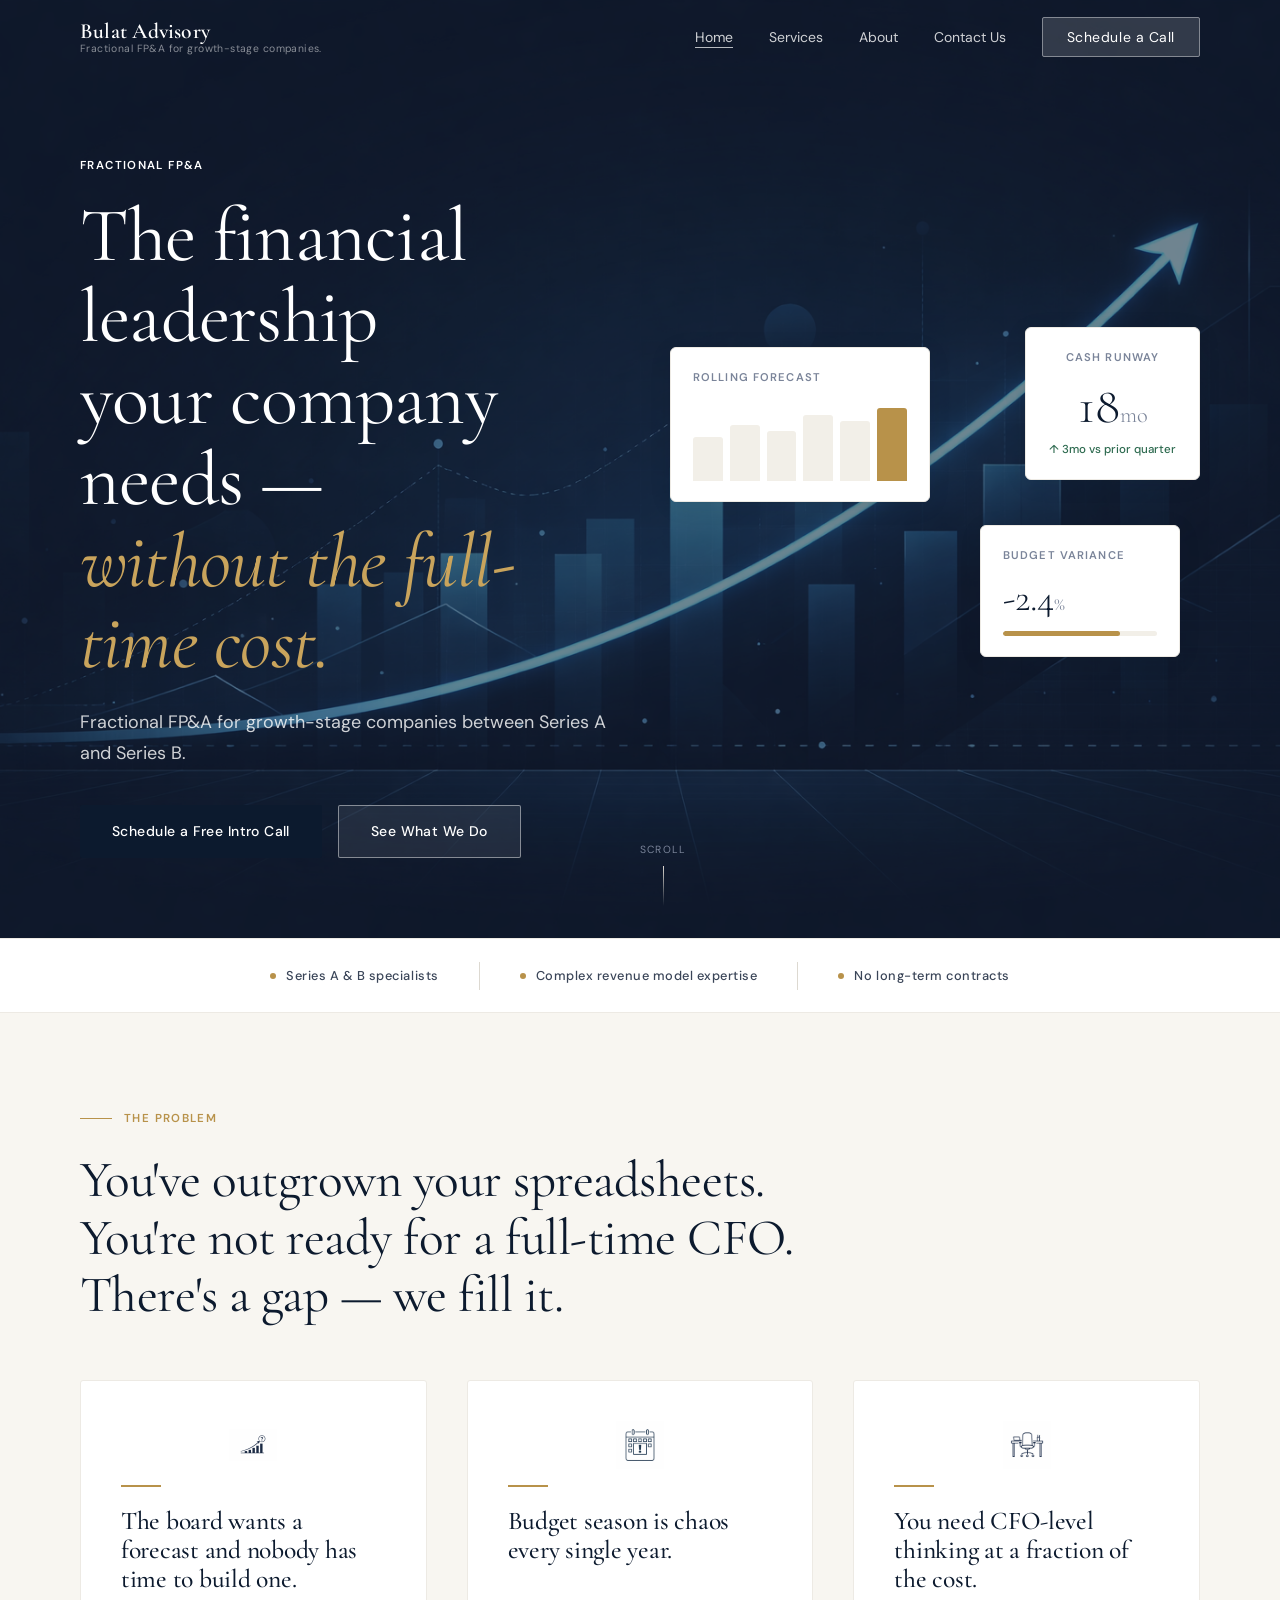
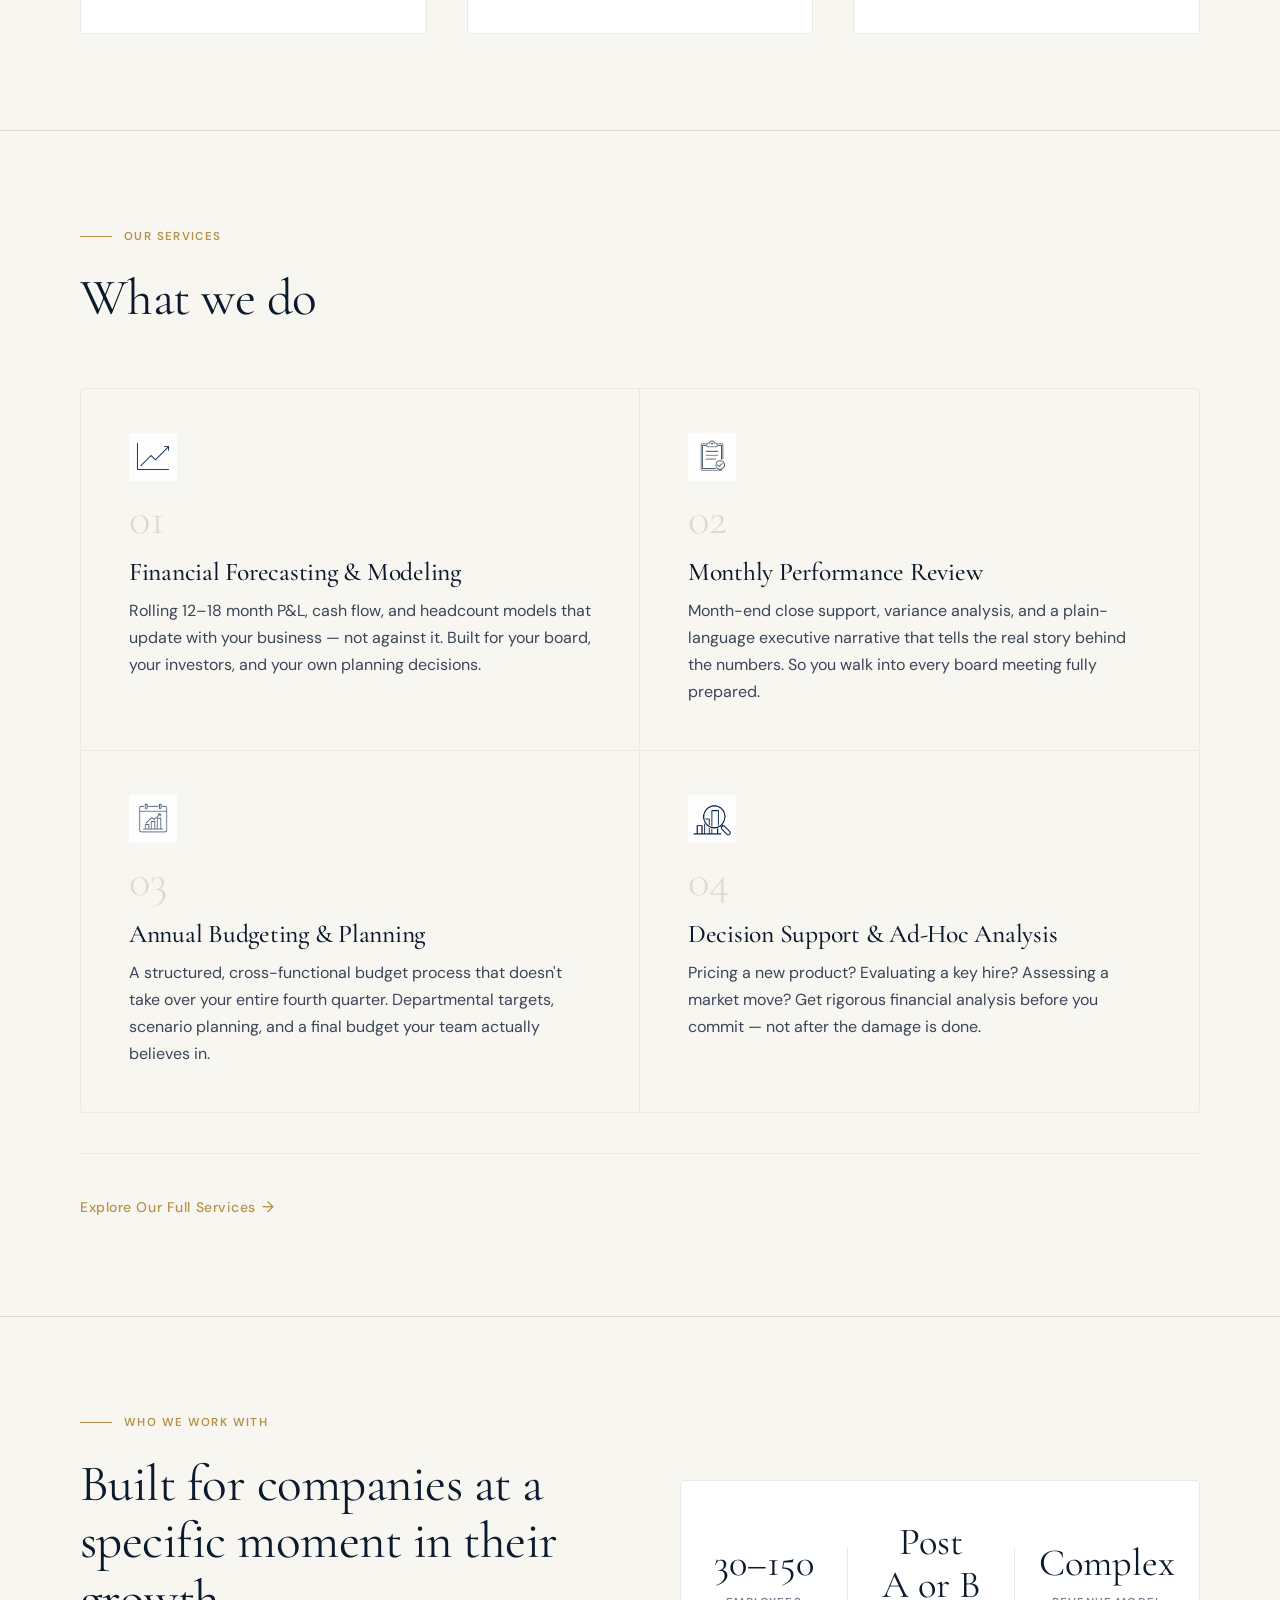
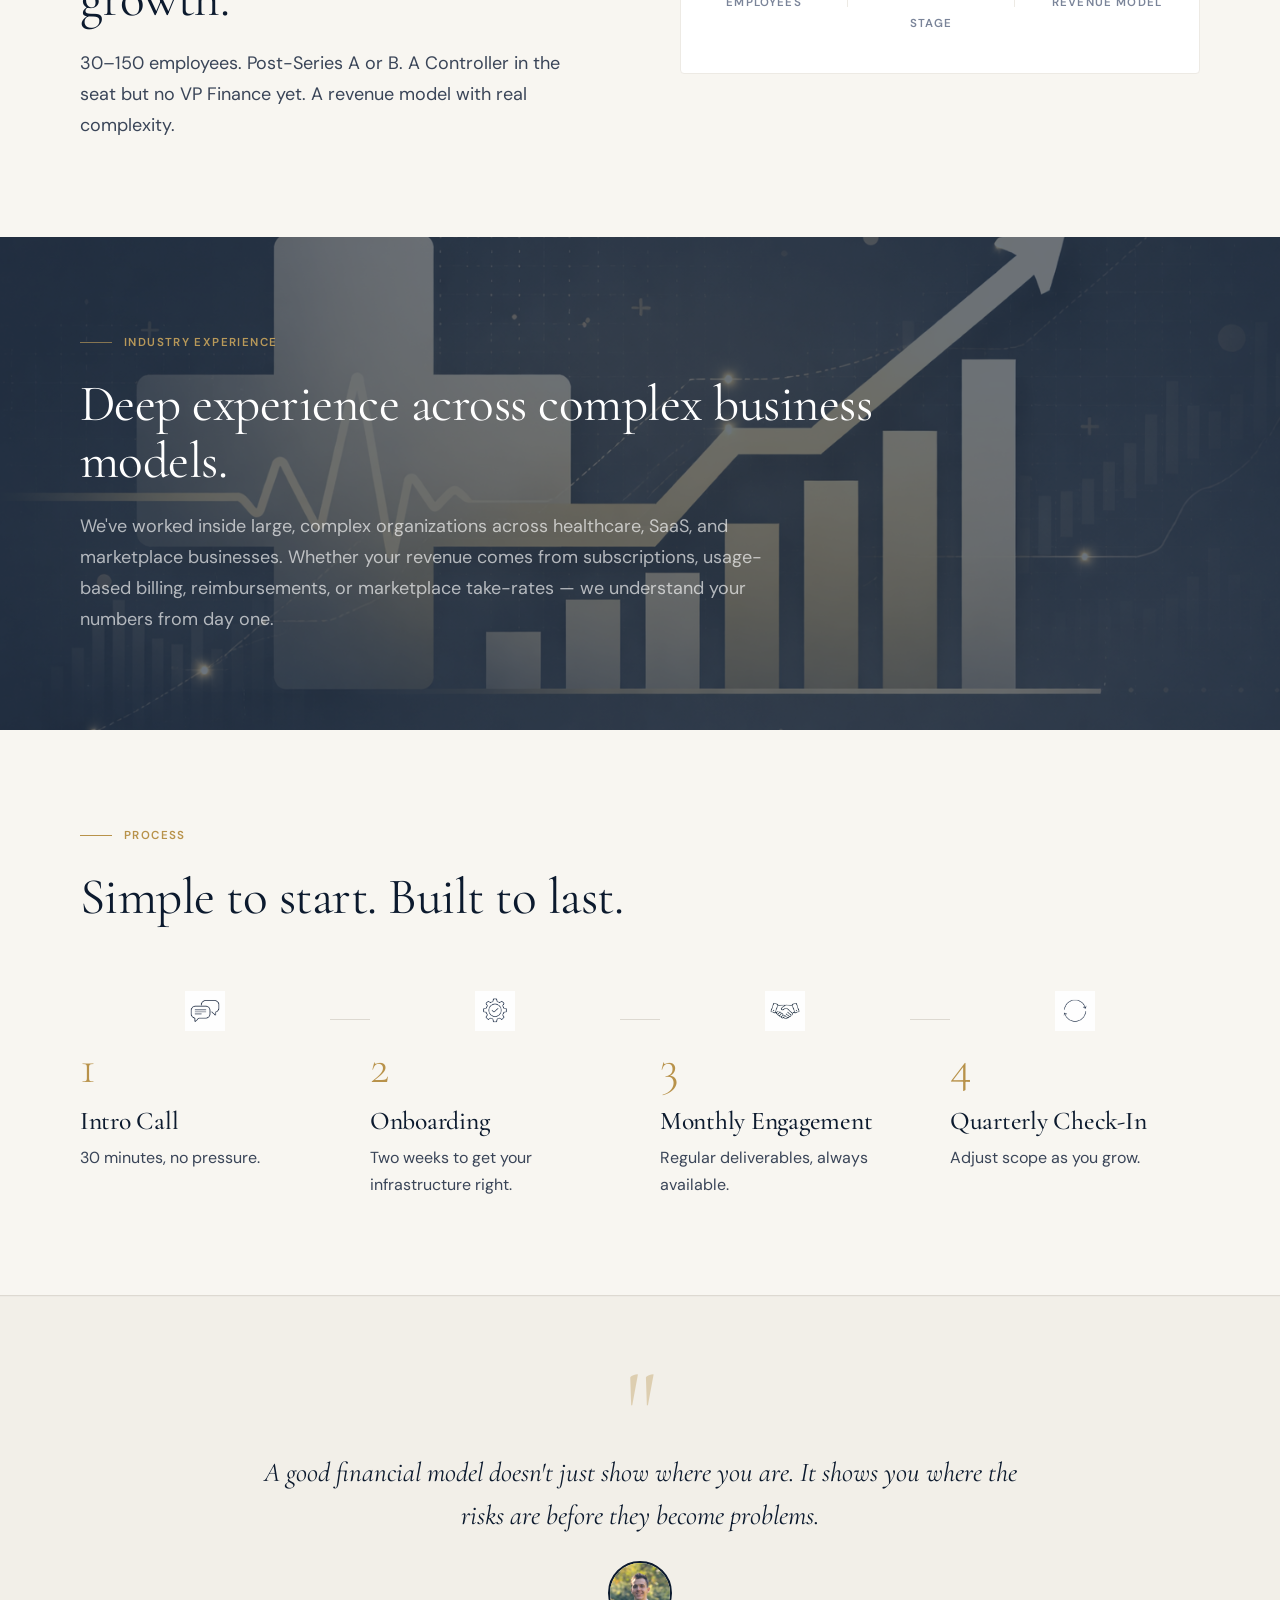
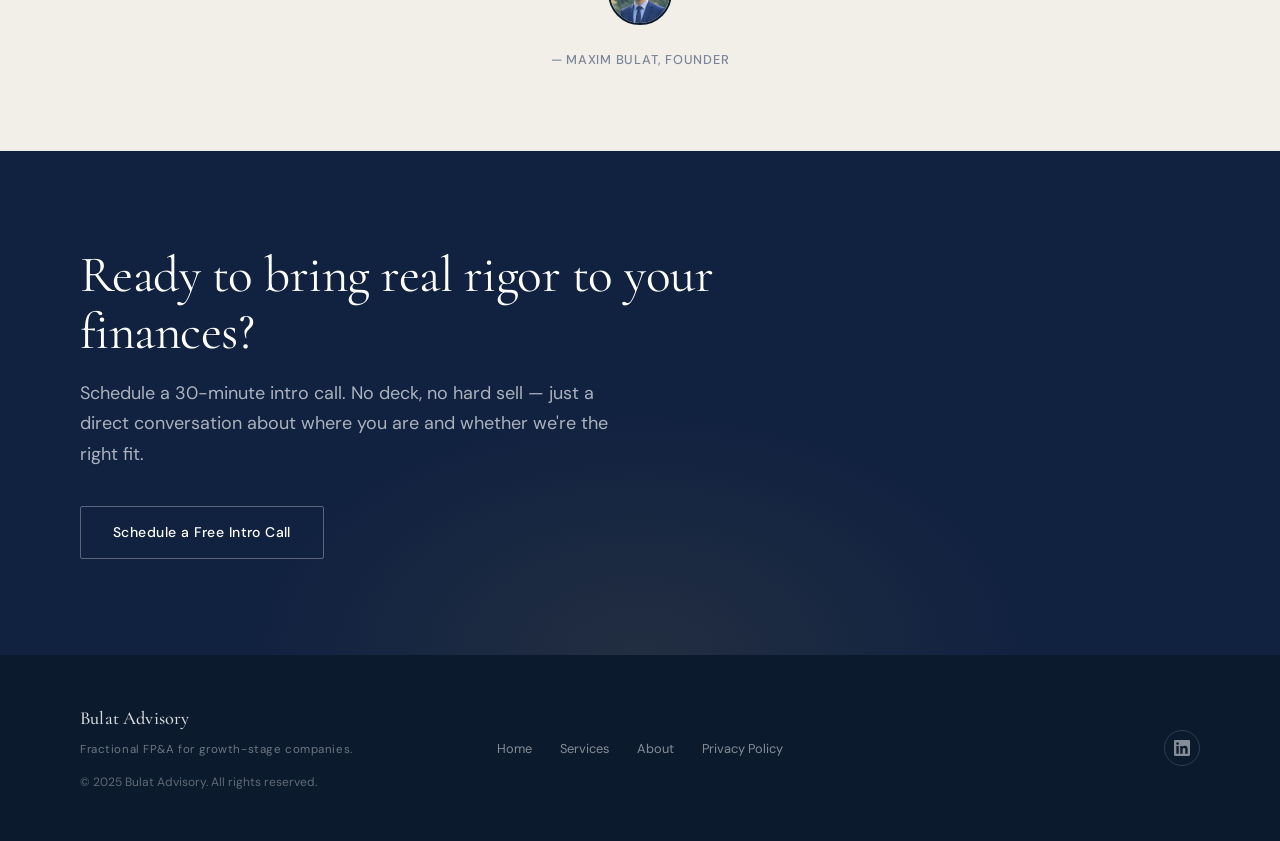
==== index.html @ d418ea27 "Initial launch of Bulat Advisory website Complete static site with home, services, about, and contac" ====
<!DOCTYPE html>
<html lang="en">
<head>
  <meta charset="UTF-8" />
  <meta name="viewport" content="width=device-width, initial-scale=1.0" />
  <title>Bulat Advisory — Fractional FP&amp;A for Growth-Stage Companies</title>
  <meta name="description" content="Bulat Advisory provides fractional FP&A services to growth-stage companies that need financial leadership without the full-time cost." />
  <link rel="stylesheet" href="styles.css" />
  <link rel="stylesheet" href="index.css" />
</head>
<body>

<!-- ── Navigation ──────────────────────────────────────────── -->
<nav class="nav nav-hero" role="navigation" aria-label="Main navigation">
  <div class="nav-inner">
    <a href="index.html" class="nav-logo" aria-label="Bulat Advisory home">
      <span class="nav-logo-name">Bulat Advisory</span>
      <span class="nav-logo-tag">Fractional FP&amp;A for growth-stage companies.</span>
    </a>
    <ul class="nav-links" role="list">
      <li><a href="index.html">Home</a></li>
      <li><a href="services.html">Services</a></li>
      <li><a href="about.html">About</a></li>
      <li><a href="contact.html">Contact Us</a></li>
      <li><a href="contact.html" class="nav-cta">Schedule a Call</a></li>
    </ul>
    <button class="nav-toggle" aria-label="Toggle navigation" aria-expanded="false">
      <span></span><span></span><span></span>
    </button>
  </div>
</nav>

<!-- ── Hero ────────────────────────────────────────────────── -->
<section class="hero" aria-labelledby="hero-heading">
  <div class="hero-bg" aria-hidden="true"></div>
  <div class="container hero-inner">
    <div class="hero-content">
      <p class="label hero-label">Fractional FP&amp;A</p>
      <h1 class="display-xl hero-heading" id="hero-heading">
        The financial leadership<br>
        your company needs —<br>
        <em>without the full-time cost.</em>
      </h1>
      <p class="body-lg hero-sub">
        Fractional FP&amp;A for growth-stage companies between Series A and Series B.
      </p>
      <div class="hero-actions">
        <a href="contact.html" class="btn btn-primary">Schedule a Free Intro Call</a>
        <a href="services.html" class="btn btn-secondary">See What We Do</a>
      </div>
    </div>
    <div class="hero-visual" aria-hidden="true">
      <div class="hero-card hc-1">
        <span class="hc-label">Rolling Forecast</span>
        <div class="hc-bars">
          <div class="hc-bar" style="--h:55%"></div>
          <div class="hc-bar" style="--h:70%"></div>
          <div class="hc-bar" style="--h:62%"></div>
          <div class="hc-bar" style="--h:82%"></div>
          <div class="hc-bar" style="--h:74%"></div>
          <div class="hc-bar hc-bar-accent" style="--h:91%"></div>
        </div>
      </div>
      <div class="hero-card hc-2">
        <span class="hc-label">Cash Runway</span>
        <div class="hc-stat">18<span>mo</span></div>
        <div class="hc-trend">↑ 3mo vs prior quarter</div>
      </div>
      <div class="hero-card hc-3">
        <span class="hc-label">Budget Variance</span>
        <div class="hc-pct">-2.4<span>%</span></div>
        <div class="hc-bar-thin">
          <div class="hc-fill" style="--w:76%"></div>
        </div>
      </div>
    </div>
  </div>
  <div class="hero-scroll-hint" aria-hidden="true">
    <span class="scroll-label">Scroll</span>
    <div class="scroll-line"></div>
  </div>
</section>

<!-- ── Trust Bar ────────────────────────────────────────────── -->
<div class="trust-bar" aria-label="Key credentials">
  <div class="container trust-bar-inner">
    <div class="trust-item">
      <span class="trust-dot" aria-hidden="true"></span>
      Series A &amp; B specialists
    </div>
    <div class="trust-sep" aria-hidden="true"></div>
    <div class="trust-item">
      <span class="trust-dot" aria-hidden="true"></span>
      Complex revenue model expertise
    </div>
    <div class="trust-sep" aria-hidden="true"></div>
    <div class="trust-item">
      <span class="trust-dot" aria-hidden="true"></span>
      No long-term contracts
    </div>
  </div>
</div>

<!-- ── Problem Statement ────────────────────────────────────── -->
<section class="section problem" aria-labelledby="problem-heading">
  <div class="container">
    <div class="problem-intro reveal">
      <div class="section-label">
        <span class="label">The problem</span>
      </div>
      <h2 class="display-lg" id="problem-heading">
        You've outgrown your spreadsheets. You're not ready for a full-time CFO. There's a gap — we fill it.
      </h2>
    </div>
    <div class="grid-3 problem-cards">
      <div class="card reveal reveal-delay-1" role="article">
        <img src="brand_assets/icon-forecasting-gap.png" alt="Forecasting gap icon" class="card-icon" width="48" height="48">
        <div class="accent-line"></div>
        <h3 class="display-sm">The board wants a forecast and nobody has time to build one.</h3>
      </div>
      <div class="card reveal reveal-delay-2" role="article">
        <img src="brand_assets/icon-budget-chaos.png" alt="Budget chaos icon" class="card-icon" width="48" height="48">
        <div class="accent-line"></div>
        <h3 class="display-sm">Budget season is chaos every single year.</h3>
      </div>
      <div class="card reveal reveal-delay-3" role="article">
        <img src="brand_assets/icon-missing-cfo.png" alt="Missing CFO icon" class="card-icon" width="48" height="48">
        <div class="accent-line"></div>
        <h3 class="display-sm">You need CFO-level thinking at a fraction of the cost.</h3>
      </div>
    </div>
  </div>
</section>

<div class="divider"></div>

<!-- ── Services Overview ────────────────────────────────────── -->
<section class="section services-overview" aria-labelledby="services-heading">
  <div class="container">
    <div class="services-header reveal">
      <div class="section-label">
        <span class="label">Our services</span>
      </div>
      <h2 class="display-lg" id="services-heading">What we do</h2>
    </div>
    <div class="services-grid">
      <div class="svc-block reveal reveal-delay-1">
        <img src="brand_assets/icon-service-forecasting.png" alt="Financial forecasting icon" class="svc-icon" width="48" height="48">
        <div class="svc-number" aria-hidden="true">01</div>
        <h3 class="display-sm">Financial Forecasting &amp; Modeling</h3>
        <p class="body-md" style="margin-top:12px; color:var(--text-mid)">Rolling 12–18 month P&amp;L, cash flow, and headcount models that update with your business — not against it. Built for your board, your investors, and your own planning decisions.</p>
      </div>
      <div class="svc-block reveal reveal-delay-2">
        <img src="brand_assets/icon-service-monthly.png" alt="Monthly performance review icon" class="svc-icon" width="48" height="48">
        <div class="svc-number" aria-hidden="true">02</div>
        <h3 class="display-sm">Monthly Performance Review</h3>
        <p class="body-md" style="margin-top:12px; color:var(--text-mid)">Month-end close support, variance analysis, and a plain-language executive narrative that tells the real story behind the numbers. So you walk into every board meeting fully prepared.</p>
      </div>
      <div class="svc-block reveal reveal-delay-3">
        <img src="brand_assets/icon-service-budgeting.png" alt="Annual budgeting and planning icon" class="svc-icon" width="48" height="48">
        <div class="svc-number" aria-hidden="true">03</div>
        <h3 class="display-sm">Annual Budgeting &amp; Planning</h3>
        <p class="body-md" style="margin-top:12px; color:var(--text-mid)">A structured, cross-functional budget process that doesn't take over your entire fourth quarter. Departmental targets, scenario planning, and a final budget your team actually believes in.</p>
      </div>
      <div class="svc-block reveal reveal-delay-4">
        <img src="brand_assets/icon-service-decisions.png" alt="Decision support and analysis icon" class="svc-icon" width="48" height="48">
        <div class="svc-number" aria-hidden="true">04</div>
        <h3 class="display-sm">Decision Support &amp; Ad-Hoc Analysis</h3>
        <p class="body-md" style="margin-top:12px; color:var(--text-mid)">Pricing a new product? Evaluating a key hire? Assessing a market move? Get rigorous financial analysis before you commit — not after the damage is done.</p>
      </div>
    </div>
    <div class="services-cta reveal">
      <a href="services.html" class="btn-ghost">Explore Our Full Services <span class="arrow">→</span></a>
    </div>
  </div>
</section>

<div class="divider"></div>

<!-- ── Who We Work With ─────────────────────────────────────── -->
<section class="section who" aria-labelledby="who-heading">
  <div class="container">
    <div class="who-inner">
      <div class="who-text reveal">
        <div class="section-label">
          <span class="label">Who we work with</span>
        </div>
        <h2 class="display-lg" id="who-heading">Built for companies at a specific moment in their growth.</h2>
        <p class="body-lg" style="margin-top:20px; color:var(--text-mid)">
          30–150 employees. Post-Series A or B. A Controller in the seat but no VP Finance yet. A revenue model with real complexity.
        </p>
      </div>
      <div class="who-stats">
        <div class="stat-block reveal reveal-delay-1">
          <div class="stat-value">30–150</div>
          <div class="stat-label">Employees</div>
        </div>
        <div class="stat-sep" aria-hidden="true"></div>
        <div class="stat-block reveal reveal-delay-2">
          <div class="stat-value">Post<br>A or B</div>
          <div class="stat-label">Stage</div>
        </div>
        <div class="stat-sep" aria-hidden="true"></div>
        <div class="stat-block reveal reveal-delay-3">
          <div class="stat-value">Complex</div>
          <div class="stat-label">Revenue model</div>
        </div>
      </div>
    </div>
  </div>
</section>

<!-- ── Healthcare Band ──────────────────────────────────────── -->
<section class="healthcare-band" aria-labelledby="healthcare-heading">
  <div class="container">
    <div class="healthcare-inner reveal">
      <div class="section-label" style="--accent:#C9A45C; --line-color:rgba(201,164,92,0.6)">
        <span class="label" style="color:rgba(201,164,92,0.9)">Industry experience</span>
      </div>
      <h2 class="display-lg" id="healthcare-heading" style="color:var(--white)">
        Deep experience across complex business models.
      </h2>
      <p class="body-lg" style="margin-top:20px; color:rgba(255,255,255,0.65); max-width:700px">
        We've worked inside large, complex organizations across healthcare, SaaS, and marketplace businesses. Whether your revenue comes from subscriptions, usage-based billing, reimbursements, or marketplace take-rates — we understand your numbers from day one.
      </p>
    </div>
  </div>
</section>

<!-- ── How It Works ─────────────────────────────────────────── -->
<section class="section how-it-works" aria-labelledby="how-heading">
  <div class="container">
    <div class="how-header reveal">
      <div class="section-label">
        <span class="label">Process</span>
      </div>
      <h2 class="display-lg" id="how-heading">Simple to start. Built to last.</h2>
    </div>
    <div class="steps">
      <div class="step reveal reveal-delay-1">
        <img src="brand_assets/icon-step-call.png" alt="Intro call icon" class="step-icon" width="40" height="40">
        <div class="step-num" aria-hidden="true">1</div>
        <div class="step-body">
          <h3 class="display-sm">Intro Call</h3>
          <p class="body-md" style="margin-top:10px; color:var(--text-mid)">30 minutes, no pressure.</p>
        </div>
      </div>
      <div class="step-connector" aria-hidden="true"></div>
      <div class="step reveal reveal-delay-2">
        <img src="brand_assets/icon-step-onboarding.png" alt="Onboarding icon" class="step-icon" width="40" height="40">
        <div class="step-num" aria-hidden="true">2</div>
        <div class="step-body">
          <h3 class="display-sm">Onboarding</h3>
          <p class="body-md" style="margin-top:10px; color:var(--text-mid)">Two weeks to get your infrastructure right.</p>
        </div>
      </div>
      <div class="step-connector" aria-hidden="true"></div>
      <div class="step reveal reveal-delay-3">
        <img src="brand_assets/icon-step-engagement.png" alt="Monthly engagement icon" class="step-icon" width="40" height="40">
        <div class="step-num" aria-hidden="true">3</div>
        <div class="step-body">
          <h3 class="display-sm">Monthly Engagement</h3>
          <p class="body-md" style="margin-top:10px; color:var(--text-mid)">Regular deliverables, always available.</p>
        </div>
      </div>
      <div class="step-connector" aria-hidden="true"></div>
      <div class="step reveal reveal-delay-4">
        <img src="brand_assets/icon-step-checkin.png" alt="Quarterly check-in icon" class="step-icon" width="40" height="40">
        <div class="step-num" aria-hidden="true">4</div>
        <div class="step-body">
          <h3 class="display-sm">Quarterly Check-In</h3>
          <p class="body-md" style="margin-top:10px; color:var(--text-mid)">Adjust scope as you grow.</p>
        </div>
      </div>
    </div>
  </div>
</section>

<div class="divider"></div>

<!-- ── Founder Quote ────────────────────────────────────────── -->
<section class="section-sm quote-section" aria-label="Founder quote">
  <div class="container">
    <div class="quote-inner reveal">
      <div class="quote-mark" aria-hidden="true">"</div>
      <blockquote class="quote-text">
        A good financial model doesn't just show where you are. It shows you where the risks are before they become problems.
      </blockquote>
      <div class="quote-avatar">
        <img src="brand_assets/founder-headshot.png" alt="Maxim Bulat, Founder of Bulat Advisory">
      </div>
      <cite class="quote-attribution">— Maxim Bulat, Founder</cite>
    </div>
  </div>
</section>

<!-- ── Final CTA ─────────────────────────────────────────────── -->
<section class="cta-banner" aria-labelledby="cta-heading">
  <div class="container">
    <div class="cta-inner reveal">
      <h2 class="display-lg" id="cta-heading">Ready to bring real rigor to your finances?</h2>
      <p class="body-lg" style="margin-top:16px; color:rgba(255,255,255,0.65); max-width:560px">
        Schedule a 30-minute intro call. No deck, no hard sell — just a direct conversation about where you are and whether we're the right fit.
      </p>
      <div style="margin-top:36px">
        <a href="contact.html" class="btn btn-outline-white">Schedule a Free Intro Call</a>
      </div>
    </div>
  </div>
</section>

<!-- ── Footer ───────────────────────────────────────────────── -->
<footer class="footer" role="contentinfo">
  <div class="footer-inner">
    <div class="footer-logo">
      <div class="footer-logo-name">Bulat Advisory</div>
      <div class="footer-logo-tag">Fractional FP&amp;A for growth-stage companies.</div>
      <div class="footer-copy">&copy; 2025 Bulat Advisory. All rights reserved.</div>
    </div>
    <ul class="footer-links" role="list">
      <li><a href="index.html">Home</a></li>
      <li><a href="services.html">Services</a></li>
      <li><a href="about.html">About</a></li>
      <li><a href="privacy.html">Privacy Policy</a></li>
    </ul>
    <div class="footer-right">
      <a href="https://www.linkedin.com/in/maxim-bulat/" class="footer-social" target="_blank" rel="noopener noreferrer" aria-label="LinkedIn">
        <svg viewBox="0 0 24 24" fill="currentColor" aria-hidden="true">
          <path d="M20.447 20.452h-3.554v-5.569c0-1.328-.027-3.037-1.852-3.037-1.853 0-2.136 1.445-2.136 2.939v5.667H9.351V9h3.414v1.561h.046c.477-.9 1.637-1.85 3.37-1.85 3.601 0 4.267 2.37 4.267 5.455v6.286zM5.337 7.433a2.062 2.062 0 01-2.063-2.065 2.064 2.064 0 112.063 2.065zm1.782 13.019H3.555V9h3.564v11.452zM22.225 0H1.771C.792 0 0 .774 0 1.729v20.542C0 23.227.792 24 1.771 24h20.451C23.2 24 24 23.227 24 22.271V1.729C24 .774 23.2 0 22.222 0h.003z"/>
        </svg>
      </a>
    </div>
  </div>
</footer>

<script src="main.js"></script>
</body>
</html>
---- styles.css ----
@import url('https://fonts.googleapis.com/css2?family=Cormorant+Garamond:ital,wght@0,300;0,400;0,500;0,600;0,700;1,300;1,400;1,500&family=DM+Sans:ital,opsz,wght@0,9..40,300;0,9..40,400;0,9..40,500;0,9..40,600;1,9..40,300;1,9..40,400&display=swap');

/* ── Reset & Base ─────────────────────────────────────────── */
*, *::before, *::after { box-sizing: border-box; margin: 0; padding: 0; }

:root {
  --bg:           #F8F6F1;
  --bg-alt:       #F2EFE8;
  --bg-dark:      #0C1A2E;
  --bg-dark-2:    #112240;
  --text:         #0C1A2E;
  --text-mid:     #3A4558;
  --text-light:   #7A8499;
  --accent:       #B8924A;
  --accent-hover: #C9A45C;
  --border:       #DDD9D1;
  --border-light: #EDEAE4;
  --white:        #FFFFFF;

  --font-display: 'Cormorant Garamond', Georgia, serif;
  --font-body:    'DM Sans', system-ui, sans-serif;

  --nav-h: 76px;
  --max-w: 1200px;
  --section-py: 96px;

  --ease-out: cubic-bezier(0.16, 1, 0.3, 1);
  --ease-in-out: cubic-bezier(0.45, 0, 0.55, 1);
}

html { scroll-behavior: smooth; font-size: 16px; }

body {
  font-family: var(--font-body);
  background: var(--bg);
  color: var(--text);
  line-height: 1.65;
  -webkit-font-smoothing: antialiased;
  overflow-x: hidden;
}

img { max-width: 100%; display: block; }
a { color: inherit; text-decoration: none; }
button { cursor: pointer; border: none; background: none; font-family: inherit; }
ul { list-style: none; }

/* ── Typography Scale ─────────────────────────────────────── */
h1, h2, h3, h4 {
  font-family: var(--font-display);
  line-height: 1.12;
  font-weight: 500;
  letter-spacing: -0.01em;
}

.display-xl { font-size: clamp(2.8rem, 6vw, 5.2rem); font-weight: 400; line-height: 1.06; }
.display-lg { font-size: clamp(2.2rem, 4vw, 3.6rem); font-weight: 400; }
.display-md { font-size: clamp(1.7rem, 3vw, 2.6rem); font-weight: 500; }
.display-sm { font-size: clamp(1.3rem, 2vw, 1.8rem); font-weight: 500; }

.body-lg  { font-size: 1.125rem; line-height: 1.72; }
.body-md  { font-size: 1rem;     line-height: 1.68; }
.body-sm  { font-size: 0.875rem; line-height: 1.6; }

.label {
  font-family: var(--font-body);
  font-size: 0.72rem;
  font-weight: 600;
  letter-spacing: 0.12em;
  text-transform: uppercase;
  color: var(--accent);
}

/* ── Layout Utilities ─────────────────────────────────────── */
.container {
  max-width: var(--max-w);
  margin: 0 auto;
  padding: 0 40px;
}

.section { padding: var(--section-py) 0; }
.section-sm { padding: 64px 0; }

.grid-2 { display: grid; grid-template-columns: 1fr 1fr; gap: 48px; }
.grid-3 { display: grid; grid-template-columns: repeat(3, 1fr); gap: 40px; }
.grid-4 { display: grid; grid-template-columns: repeat(4, 1fr); gap: 32px; }

/* ── Navigation ───────────────────────────────────────────── */
.nav {
  position: fixed;
  top: 0;
  left: 0;
  right: 0;
  z-index: 100;
  height: var(--nav-h);
  display: flex;
  align-items: center;
  transition: background 0.3s var(--ease-out), box-shadow 0.3s var(--ease-out), border-bottom-color 0.3s;
  border-bottom: 1px solid transparent;
}

.nav.scrolled {
  background: rgba(248, 246, 241, 0.96);
  backdrop-filter: blur(12px);
  -webkit-backdrop-filter: blur(12px);
  box-shadow: 0 1px 0 var(--border-light);
  border-bottom-color: var(--border-light);
}

.nav-inner {
  max-width: var(--max-w);
  margin: 0 auto;
  padding: 0 40px;
  width: 100%;
  display: flex;
  align-items: center;
  justify-content: space-between;
  gap: 40px;
}

.nav-logo {
  display: flex;
  flex-direction: column;
  gap: 2px;
  flex-shrink: 0;
}

.nav-logo-name {
  font-family: var(--font-display);
  font-size: 1.35rem;
  font-weight: 600;
  color: var(--text);
  letter-spacing: 0.01em;
  line-height: 1;
}

.nav-logo-tag {
  font-size: 0.65rem;
  font-weight: 400;
  color: var(--text-light);
  letter-spacing: 0.04em;
  line-height: 1;
}

.nav-links {
  display: flex;
  align-items: center;
  gap: 36px;
}

.nav-links a {
  font-size: 0.875rem;
  font-weight: 400;
  color: var(--text-mid);
  transition: color 0.2s;
  position: relative;
}

.nav-links a::after {
  content: '';
  position: absolute;
  bottom: -2px;
  left: 0;
  right: 0;
  height: 1px;
  background: var(--accent);
  transform: scaleX(0);
  transform-origin: left;
  transition: transform 0.25s var(--ease-out);
}

.nav-links a:hover { color: var(--text); }
.nav-links a:hover::after,
.nav-links a.active::after { transform: scaleX(1); }
.nav-links a.active { color: var(--text); }

.nav-cta {
  padding: 10px 24px;
  background: var(--text);
  color: var(--white) !important;
  border-radius: 2px;
  font-size: 0.8rem;
  font-weight: 500;
  letter-spacing: 0.04em;
  transition: background 0.2s, transform 0.2s;
  white-space: nowrap;
}

.nav-cta::after { display: none !important; }
.nav-cta:hover { background: var(--accent) !important; color: var(--white) !important; }

/* Mobile nav toggle */
.nav-toggle {
  display: none;
  flex-direction: column;
  gap: 5px;
  padding: 8px;
  cursor: pointer;
}

.nav-toggle span {
  display: block;
  width: 22px;
  height: 1.5px;
  background: var(--text);
  transition: transform 0.3s, opacity 0.3s;
}

/* ── Buttons ──────────────────────────────────────────────── */
.btn {
  display: inline-flex;
  align-items: center;
  gap: 8px;
  padding: 14px 32px;
  font-family: var(--font-body);
  font-size: 0.875rem;
  font-weight: 500;
  letter-spacing: 0.03em;
  border-radius: 2px;
  transition: all 0.22s var(--ease-out);
  cursor: pointer;
  border: none;
  white-space: nowrap;
}

.btn-primary {
  background: var(--text);
  color: var(--white);
}

.btn-primary:hover {
  background: var(--accent);
  transform: translateY(-1px);
}

.btn-secondary {
  background: transparent;
  color: var(--text);
  border: 1px solid var(--border);
}

.btn-secondary:hover {
  border-color: var(--text);
  background: var(--text);
  color: var(--white);
}

.btn-ghost {
  background: transparent;
  color: var(--accent);
  padding: 0;
  font-size: 0.875rem;
  font-weight: 500;
  letter-spacing: 0.04em;
  display: inline-flex;
  align-items: center;
  gap: 6px;
}

.btn-ghost .arrow {
  transition: transform 0.2s var(--ease-out);
  font-size: 1.1em;
}

.btn-ghost:hover .arrow { transform: translateX(4px); }

.btn-outline-white {
  background: transparent;
  color: var(--white);
  border: 1px solid rgba(255,255,255,0.3);
}

.btn-outline-white:hover {
  background: rgba(255,255,255,0.1);
  border-color: rgba(255,255,255,0.6);
}

/* ── Footer ───────────────────────────────────────────────── */
.footer {
  background: var(--bg-dark);
  color: rgba(255,255,255,0.55);
  padding: 48px 0;
}

.footer-inner {
  max-width: var(--max-w);
  margin: 0 auto;
  padding: 0 40px;
  display: grid;
  grid-template-columns: 1fr auto 1fr;
  align-items: center;
  gap: 32px;
}

.footer-logo {
  display: flex;
  flex-direction: column;
  gap: 6px;
}

.footer-logo-name {
  font-family: var(--font-display);
  font-size: 1.15rem;
  font-weight: 500;
  color: rgba(255,255,255,0.85);
  letter-spacing: 0.01em;
}

.footer-logo-tag {
  font-size: 0.72rem;
  color: rgba(255,255,255,0.4);
  letter-spacing: 0.05em;
}

.footer-copy {
  font-size: 0.75rem;
  color: rgba(255,255,255,0.35);
  margin-top: 8px;
}

.footer-links {
  display: flex;
  align-items: center;
  gap: 28px;
  justify-content: center;
}

.footer-links a {
  font-size: 0.8rem;
  color: rgba(255,255,255,0.5);
  transition: color 0.2s;
}

.footer-links a:hover { color: rgba(255,255,255,0.9); }

.footer-right {
  display: flex;
  justify-content: flex-end;
  align-items: center;
  gap: 16px;
}

.footer-social {
  display: flex;
  align-items: center;
  justify-content: center;
  width: 36px;
  height: 36px;
  border: 1px solid rgba(255,255,255,0.15);
  border-radius: 50%;
  color: rgba(255,255,255,0.5);
  transition: all 0.2s;
}

.footer-social:hover {
  border-color: var(--accent);
  color: var(--accent);
  transform: translateY(-2px);
}

.footer-social svg { width: 16px; height: 16px; }

/* ── Page Header (interior pages) ────────────────────────── */
.page-header {
  padding: calc(var(--nav-h) + 72px) 0 80px;
  background: var(--bg);
  position: relative;
  overflow: hidden;
}

.page-header::before {
  content: '';
  position: absolute;
  top: 0; left: 0; right: 0; bottom: 0;
  background:
    radial-gradient(ellipse 60% 60% at 80% 50%, rgba(184, 146, 74, 0.06) 0%, transparent 70%),
    radial-gradient(ellipse 40% 40% at 20% 80%, rgba(12, 26, 46, 0.04) 0%, transparent 70%);
  pointer-events: none;
}

.page-header .label { margin-bottom: 20px; }
.page-header h1 { max-width: 700px; }
.page-header .subhead {
  max-width: 640px;
  margin-top: 20px;
  color: var(--text-mid);
  font-size: 1.1rem;
  line-height: 1.7;
}

/* ── Section Labels ───────────────────────────────────────── */
.section-label {
  display: flex;
  align-items: center;
  gap: 12px;
  margin-bottom: 24px;
}

.section-label::before {
  content: '';
  display: block;
  width: 32px;
  height: 1px;
  background: var(--line-color, var(--accent));
}

/* ── Divider ──────────────────────────────────────────────── */
.divider {
  height: 1px;
  background: var(--border);
  margin: 0;
}

/* ── Fade-in Animation ────────────────────────────────────── */
.reveal {
  opacity: 0;
  transform: translateY(24px);
  transition: opacity 0.7s var(--ease-out), transform 0.7s var(--ease-out);
}

.reveal.visible {
  opacity: 1;
  transform: translateY(0);
}

.reveal-delay-1 { transition-delay: 0.1s; }
.reveal-delay-2 { transition-delay: 0.2s; }
.reveal-delay-3 { transition-delay: 0.3s; }
.reveal-delay-4 { transition-delay: 0.4s; }
.reveal-delay-5 { transition-delay: 0.5s; }

/* ── Card Base ────────────────────────────────────────────── */
.card {
  background: var(--white);
  border: 1px solid var(--border-light);
  border-radius: 3px;
  padding: 40px;
  transition: border-color 0.25s, box-shadow 0.25s, transform 0.25s var(--ease-out);
}

.card:hover {
  border-color: var(--border);
  box-shadow: 0 8px 32px rgba(12, 26, 46, 0.06);
  transform: translateY(-3px);
}

/* ── Accent line ──────────────────────────────────────────── */
.accent-line {
  width: 40px;
  height: 2px;
  background: var(--accent);
  margin-bottom: 20px;
}

/* ── Responsive ───────────────────────────────────────────── */
@media (max-width: 900px) {
  :root { --section-py: 64px; }
  .container { padding: 0 24px; }
  .nav-inner { padding: 0 24px; }

  /* Mobile navigation */
  .nav-links { display: none; }
  .nav-links.open {
    display: flex;
    flex-direction: column;
    position: fixed;
    top: var(--nav-h);
    left: 0; right: 0;
    background: var(--bg);
    border-bottom: 1px solid var(--border);
    padding: 16px 24px 24px;
    gap: 0;
    z-index: 99;
    box-shadow: 0 8px 32px rgba(12,26,46,0.1);
  }

  .nav-links.open li { width: 100%; }

  .nav-links.open a:not(.nav-cta) {
    display: flex;
    align-items: center;
    min-height: 48px;
    padding: 0;
    font-size: 1rem;
    color: var(--text);
    border-bottom: 1px solid var(--border-light);
    width: 100%;
  }

  .nav-links.open li:nth-last-child(2) a { border-bottom: none; }

  .nav-cta { display: none; }
  .nav-links.open .nav-cta {
    display: flex !important;
    justify-content: center;
    align-items: center;
    width: 100%;
    margin-top: 16px;
    padding: 14px 24px;
    font-size: 0.875rem;
    min-height: 48px;
    border-radius: 2px;
    background: var(--text) !important;
    color: var(--white) !important;
    border: none;
  }

  .nav-toggle { display: flex; min-width: 44px; min-height: 44px; justify-content: center; }

  /* Tap target minimum */
  .btn { min-height: 48px; }
  .btn-ghost { min-height: auto; }

  /* Grids */
  .grid-2, .grid-3, .grid-4 { grid-template-columns: 1fr; }

  /* Cards */
  .card { padding: 28px 24px; }

  /* Page header */
  .page-header { padding: calc(var(--nav-h) + 48px) 0 52px; }

  /* Footer */
  .footer-inner {
    grid-template-columns: 1fr;
    text-align: center;
    gap: 24px;
    padding: 0 24px;
  }

  .footer-links { flex-wrap: wrap; justify-content: center; gap: 16px; }
  .footer-links a { min-height: 44px; display: inline-flex; align-items: center; }
  .footer-right { justify-content: center; }
  .footer-social { width: 44px; height: 44px; }
}

@media (max-width: 600px) {
  :root {
    --section-py: 52px;
    --nav-h: 68px;
  }
  .container { padding: 0 20px; }

  /* Typography */
  .display-xl { font-size: clamp(2rem, 9vw, 2.8rem); }
  .display-lg { font-size: clamp(1.7rem, 7vw, 2.2rem); }
  .display-md { font-size: clamp(1.4rem, 5.5vw, 1.7rem); }
  .display-sm { font-size: clamp(1.1rem, 4.5vw, 1.4rem); }
  .body-lg    { font-size: 1rem; }
  .body-md    { font-size: 0.9375rem; }

  /* Full-width buttons on phone */
  .btn { width: 100%; justify-content: center; min-height: 48px; }
  .btn-ghost { width: auto; min-height: auto; }

  .section-sm { padding: 44px 0; }
}

@media (max-width: 390px) {
  .container { padding: 0 16px; }
  :root { --section-py: 44px; }
}
---- index.css ----
/* ── Nav over hero image ──────────────────────────────────── */
.nav-hero:not(.scrolled) .nav-logo-name { color: var(--white); }
.nav-hero:not(.scrolled) .nav-logo-tag  { color: rgba(255,255,255,0.5); }

.nav-hero:not(.scrolled) .nav-links a {
  color: rgba(255,255,255,0.8);
}
.nav-hero:not(.scrolled) .nav-links a:hover { color: var(--white); }
.nav-hero:not(.scrolled) .nav-links a::after { background: rgba(255,255,255,0.7); }

.nav-hero:not(.scrolled) .nav-cta {
  background: rgba(255,255,255,0.15) !important;
  border: 1px solid rgba(255,255,255,0.4);
  color: var(--white) !important;
}
.nav-hero:not(.scrolled) .nav-cta:hover {
  background: var(--accent) !important;
  border-color: var(--accent);
}

.nav-hero:not(.scrolled) .nav-toggle span { background: var(--white); }

/* ── Hero ─────────────────────────────────────────────────── */
.hero {
  min-height: 100vh;
  padding: calc(var(--nav-h) + 80px) 0 80px;
  position: relative;
  display: flex;
  align-items: center;
  overflow: hidden;
  background-image: url('brand_assets/hero-background.png');
  background-size: cover;
  background-position: center;
  background-repeat: no-repeat;
}

.hero-bg {
  position: absolute;
  inset: 0;
  background: rgba(12, 26, 46, 0.52);
  pointer-events: none;
  z-index: 0;
}

.hero-inner {
  display: grid;
  grid-template-columns: 1fr 1fr;
  gap: 60px;
  align-items: center;
  width: 100%;
  position: relative;
  z-index: 1;
}

/* Override text & button colors when over background image */
.hero .hero-heading,
.hero .hero-label,
.hero .hero-sub { color: var(--white); }
.hero .hero-heading em { color: var(--accent-hover); }
.hero .hero-sub { color: rgba(255,255,255,0.8); }

.hero .btn-secondary {
  border-color: rgba(255,255,255,0.45);
  color: var(--white);
  background: rgba(255,255,255,0.08);
}
.hero .btn-secondary:hover {
  border-color: var(--white);
  background: rgba(255,255,255,0.18);
  color: var(--white);
}

.hero-label { margin-bottom: 20px; }

.hero-heading {
  animation: heroFadeUp 0.9s var(--ease-out) both;
}

.hero-heading em {
  font-style: italic;
  color: var(--accent);
}

.hero-sub {
  max-width: 540px;
  margin-top: 24px;
  color: var(--text-mid);
  animation: heroFadeUp 0.9s 0.15s var(--ease-out) both;
}

.hero-actions {
  display: flex;
  gap: 16px;
  margin-top: 36px;
  flex-wrap: wrap;
  animation: heroFadeUp 0.9s 0.28s var(--ease-out) both;
}

@keyframes heroFadeUp {
  from { opacity: 0; transform: translateY(28px); }
  to   { opacity: 1; transform: translateY(0); }
}

/* Hero visual / mini dashboard */
.hero-visual {
  position: relative;
  height: 360px;
  animation: heroFadeUp 0.9s 0.35s var(--ease-out) both;
}

.hero-card {
  position: absolute;
  background: var(--white);
  border: 1px solid var(--border-light);
  border-radius: 6px;
  padding: 20px 22px;
  box-shadow: 0 4px 24px rgba(12, 26, 46, 0.07), 0 1px 4px rgba(12, 26, 46, 0.04);
}

.hc-label {
  font-size: 0.7rem;
  font-weight: 600;
  letter-spacing: 0.1em;
  text-transform: uppercase;
  color: var(--text-light);
  display: block;
  margin-bottom: 14px;
}

/* Card 1 — Forecast bars */
.hc-1 {
  left: 0; top: 20px;
  width: 260px;
}

.hc-bars {
  display: flex;
  align-items: flex-end;
  gap: 7px;
  height: 80px;
}

.hc-bar {
  flex: 1;
  height: var(--h);
  background: var(--bg-alt);
  border-radius: 3px 3px 0 0;
  animation: barGrow 1s 0.6s var(--ease-out) both;
}

.hc-bar-accent { background: var(--accent) !important; }

@keyframes barGrow {
  from { transform: scaleY(0); transform-origin: bottom; }
  to   { transform: scaleY(1); transform-origin: bottom; }
}

/* Card 2 — Runway */
.hc-2 {
  right: 0; top: 0;
  width: 175px;
  text-align: center;
}

.hc-stat {
  font-family: var(--font-display);
  font-size: 3.2rem;
  font-weight: 300;
  line-height: 1;
  color: var(--text);
}

.hc-stat span {
  font-size: 1.4rem;
  color: var(--text-light);
}

.hc-trend {
  font-size: 0.72rem;
  color: #2d6a4f;
  margin-top: 8px;
  font-weight: 500;
}

/* Card 3 — Variance */
.hc-3 {
  right: 20px; bottom: 30px;
  width: 200px;
}

.hc-pct {
  font-family: var(--font-display);
  font-size: 2.4rem;
  font-weight: 300;
  color: var(--text);
  line-height: 1;
  margin-bottom: 14px;
}

.hc-pct span {
  font-size: 1.2rem;
  color: var(--text-light);
}

.hc-bar-thin {
  height: 5px;
  background: var(--bg-alt);
  border-radius: 99px;
  overflow: hidden;
}

.hc-fill {
  height: 100%;
  width: var(--w);
  background: var(--accent);
  border-radius: 99px;
  animation: fillGrow 1s 0.7s var(--ease-out) both;
}

@keyframes fillGrow {
  from { width: 0; }
  to   { width: var(--w); }
}

/* scroll hint — keep above overlay */
.hero-scroll-hint {
  position: absolute;
  z-index: 2;
  bottom: 32px;
  left: 50%;
  transform: translateX(-50%);
  display: flex;
  flex-direction: column;
  align-items: center;
  gap: 8px;
  animation: heroFadeUp 1s 0.8s var(--ease-out) both;
}

.scroll-label {
  font-size: 0.65rem;
  letter-spacing: 0.12em;
  text-transform: uppercase;
  color: var(--text-light);
}

.scroll-line {
  width: 1px;
  height: 40px;
  background: linear-gradient(to bottom, var(--border), transparent);
  animation: scrollPulse 2.5s ease-in-out infinite;
}

@keyframes scrollPulse {
  0%, 100% { opacity: 0.4; transform: scaleY(1); }
  50%       { opacity: 1;   transform: scaleY(1.15); }
}

/* ── Trust Bar ────────────────────────────────────────────── */
.trust-bar {
  background: var(--white);
  border-top: 1px solid var(--border-light);
  border-bottom: 1px solid var(--border-light);
  padding: 20px 0;
}

.trust-bar-inner {
  display: flex;
  align-items: center;
  justify-content: center;
  gap: 0;
  flex-wrap: wrap;
}

.trust-item {
  display: flex;
  align-items: center;
  gap: 10px;
  font-size: 0.8rem;
  font-weight: 500;
  letter-spacing: 0.04em;
  color: var(--text-mid);
  padding: 6px 40px;
}

.trust-dot {
  width: 6px;
  height: 6px;
  background: var(--accent);
  border-radius: 50%;
  flex-shrink: 0;
}

.trust-sep {
  width: 1px;
  height: 28px;
  background: var(--border);
}

/* ── Problem ──────────────────────────────────────────────── */
.problem-intro {
  max-width: 760px;
  margin-bottom: 56px;
}

.problem-cards { margin-top: 0; }

/* ── Services Overview ────────────────────────────────────── */
.services-header {
  max-width: 700px;
  margin-bottom: 60px;
}

.services-grid {
  display: grid;
  grid-template-columns: 1fr 1fr;
  gap: 0;
  border: 1px solid var(--border-light);
  border-radius: 4px;
  overflow: hidden;
}

.svc-block {
  padding: 44px 48px;
  border-right: 1px solid var(--border-light);
  border-bottom: 1px solid var(--border-light);
  transition: background 0.2s;
  position: relative;
}

.svc-block:nth-child(2n) { border-right: none; }
.svc-block:nth-last-child(-n+2) { border-bottom: none; }

.svc-block:hover { background: var(--bg-alt); }

.svc-number {
  font-family: var(--font-display);
  font-size: 2.8rem;
  font-weight: 300;
  color: var(--border);
  line-height: 1;
  margin-bottom: 16px;
  user-select: none;
}

.services-cta {
  margin-top: 40px;
  padding-top: 40px;
  border-top: 1px solid var(--border-light);
}

/* ── Who We Work With ─────────────────────────────────────── */
.who-inner {
  display: grid;
  grid-template-columns: 1fr 1fr;
  gap: 80px;
  align-items: center;
}

.who-stats {
  display: flex;
  align-items: center;
  gap: 0;
  background: var(--white);
  border: 1px solid var(--border-light);
  border-radius: 4px;
  overflow: hidden;
}

.stat-block {
  flex: 1;
  text-align: center;
  padding: 40px 24px;
}

.stat-value {
  font-family: var(--font-display);
  font-size: clamp(1.6rem, 3vw, 2.4rem);
  font-weight: 400;
  color: var(--text);
  line-height: 1.1;
}

.stat-label {
  font-size: 0.72rem;
  font-weight: 600;
  letter-spacing: 0.1em;
  text-transform: uppercase;
  color: var(--text-light);
  margin-top: 8px;
}

.stat-sep {
  width: 1px;
  height: 60px;
  background: var(--border-light);
  flex-shrink: 0;
}

/* ── Healthcare Band ──────────────────────────────────────── */
.healthcare-band {
  background: var(--bg-dark);
  background-image: url('brand_assets/healthcare-callout.png');
  background-size: cover;
  background-position: center;
  background-repeat: no-repeat;
  padding: var(--section-py) 0;
  position: relative;
  overflow: hidden;
}

.healthcare-band::before {
  content: '';
  position: absolute;
  inset: 0;
  background: rgba(12, 26, 46, 0.6);
  pointer-events: none;
}

.healthcare-inner { position: relative; z-index: 1; max-width: 820px; }

/* ── How It Works ─────────────────────────────────────────── */
.how-header { margin-bottom: 64px; }

.steps {
  display: flex;
  align-items: flex-start;
  gap: 0;
}

.step {
  flex: 1;
  display: flex;
  flex-direction: column;
  align-items: flex-start;
  gap: 0;
}

.step-num {
  font-family: var(--font-display);
  font-size: 3rem;
  font-weight: 300;
  color: var(--accent);
  line-height: 1;
  margin-bottom: 16px;
}

.step-body { padding-right: 24px; }

.step-connector {
  flex-shrink: 0;
  width: 40px;
  height: 1px;
  background: var(--border);
  margin-top: 28px;
  align-self: flex-start;
}

/* ── Quote ────────────────────────────────────────────────── */
.quote-section {
  background: var(--bg-alt);
  border-top: 1px solid var(--border-light);
  border-bottom: 1px solid var(--border-light);
}

.quote-inner {
  max-width: 800px;
  margin: 0 auto;
  text-align: center;
  padding: 16px 0;
}

.quote-mark {
  font-family: var(--font-display);
  font-size: 7rem;
  font-weight: 300;
  color: var(--accent);
  opacity: 0.35;
  line-height: 0.6;
  display: block;
  margin-bottom: 8px;
  user-select: none;
}

.quote-text {
  font-family: var(--font-display);
  font-size: clamp(1.25rem, 2.2vw, 1.7rem);
  font-weight: 400;
  font-style: italic;
  color: var(--text);
  line-height: 1.55;
}

.quote-attribution {
  display: block;
  margin-top: 24px;
  font-size: 0.8rem;
  font-weight: 500;
  letter-spacing: 0.06em;
  text-transform: uppercase;
  color: var(--text-light);
  font-style: normal;
}

/* ── CTA Banner ───────────────────────────────────────────── */
.cta-banner {
  background: var(--bg-dark-2);
  padding: var(--section-py) 0;
  position: relative;
  overflow: hidden;
}

.cta-banner::before {
  content: '';
  position: absolute;
  inset: 0;
  background: radial-gradient(ellipse 50% 80% at 50% 100%, rgba(184, 146, 74, 0.1) 0%, transparent 60%);
  pointer-events: none;
}

.cta-inner { position: relative; z-index: 1; max-width: 700px; }

.cta-inner h2 { color: var(--white); }

/* ── Card & Block Icons ───────────────────────────────────── */
.card-icon {
  display: block;
  width: 48px;
  height: 48px;
  margin: 0 auto 16px;
  object-fit: contain;
}

.svc-icon {
  display: block;
  width: 48px;
  height: 48px;
  margin: 0 0 16px;
  object-fit: contain;
}

.step-icon {
  display: block;
  width: 40px;
  height: 40px;
  margin: 0 auto 12px;
  object-fit: contain;
}

/* ── Quote Avatar ─────────────────────────────────────────── */
.quote-avatar {
  width: 64px;
  height: 64px;
  border-radius: 50%;
  border: 2px solid var(--bg-dark);
  overflow: hidden;
  margin: 24px auto 0;
  flex-shrink: 0;
}

.quote-avatar img {
  width: 100%;
  height: 100%;
  object-fit: cover;
  display: block;
}

/* ── Responsive ───────────────────────────────────────────── */

/* Fix: ensure hamburger dropdown text is readable on home page (dark hero nav) */
.nav-hero .nav-links.open a:not(.nav-cta) {
  color: var(--text) !important;
}

@media (max-width: 900px) {
  .hero {
    min-height: auto;
    padding: calc(var(--nav-h) + 56px) 0 56px;
  }

  .hero-inner {
    grid-template-columns: 1fr;
    gap: 40px;
  }

  .hero-visual { height: 260px; }
  .hc-1 { width: 200px; }
  .hc-2 { width: 140px; right: 10px; }
  .hc-3 { width: 165px; right: 10px; }

  /* Trust bar stacks vertically, no dots, centered text */
  .trust-bar-inner { flex-direction: column; gap: 0; }
  .trust-sep { display: none; }
  .trust-dot { display: none; }
  .trust-item {
    width: 100%;
    justify-content: center;
    text-align: center;
    padding: 12px 24px;
    border-bottom: 1px solid var(--border-light);
  }
  .trust-item:last-child { border-bottom: none; }

  /* Services grid — single column */
  .services-grid { grid-template-columns: 1fr; }
  .svc-block {
    border-right: none !important;
    border-bottom: 1px solid var(--border-light) !important;
  }
  .svc-block:last-child { border-bottom: none !important; }

  /* Who we work with */
  .who-inner { grid-template-columns: 1fr; gap: 48px; }
  .who-stats { flex-direction: column; }
  .stat-sep { display: none; }
  .stat-block { border-bottom: 1px solid var(--border-light); }
  .stat-block:last-child { border-bottom: none; }

  /* How it works — list layout, icon + text side by side */
  .steps { flex-direction: column; gap: 0; }
  .step {
    flex-direction: row;
    align-items: flex-start;
    gap: 20px;
    width: 100%;
    padding: 28px 0;
    border-bottom: 1px solid var(--border-light);
  }
  .step:last-child { border-bottom: none; }
  .step-connector { display: none; }
  .step-icon { flex-shrink: 0; margin: 2px 0 0; }
  .step-num { display: none; }
  .step-body { padding-right: 0; flex: 1; }
}

@media (max-width: 600px) {
  /* Hero: center content, hide decorative visual */
  .hero { padding: calc(var(--nav-h) + 40px) 0 48px; }
  .hero-inner { text-align: center; gap: 32px; }
  .hero-sub { margin: 20px auto 0; }
  .hero-actions { justify-content: center; flex-direction: column; }
  .hero-visual { display: none; }
  .hero-scroll-hint { display: none; }

  /* Trust bar tighter */
  .trust-item { padding: 10px 20px; }

  /* Who stats tighter */
  .stat-block { padding: 28px 24px; }
}
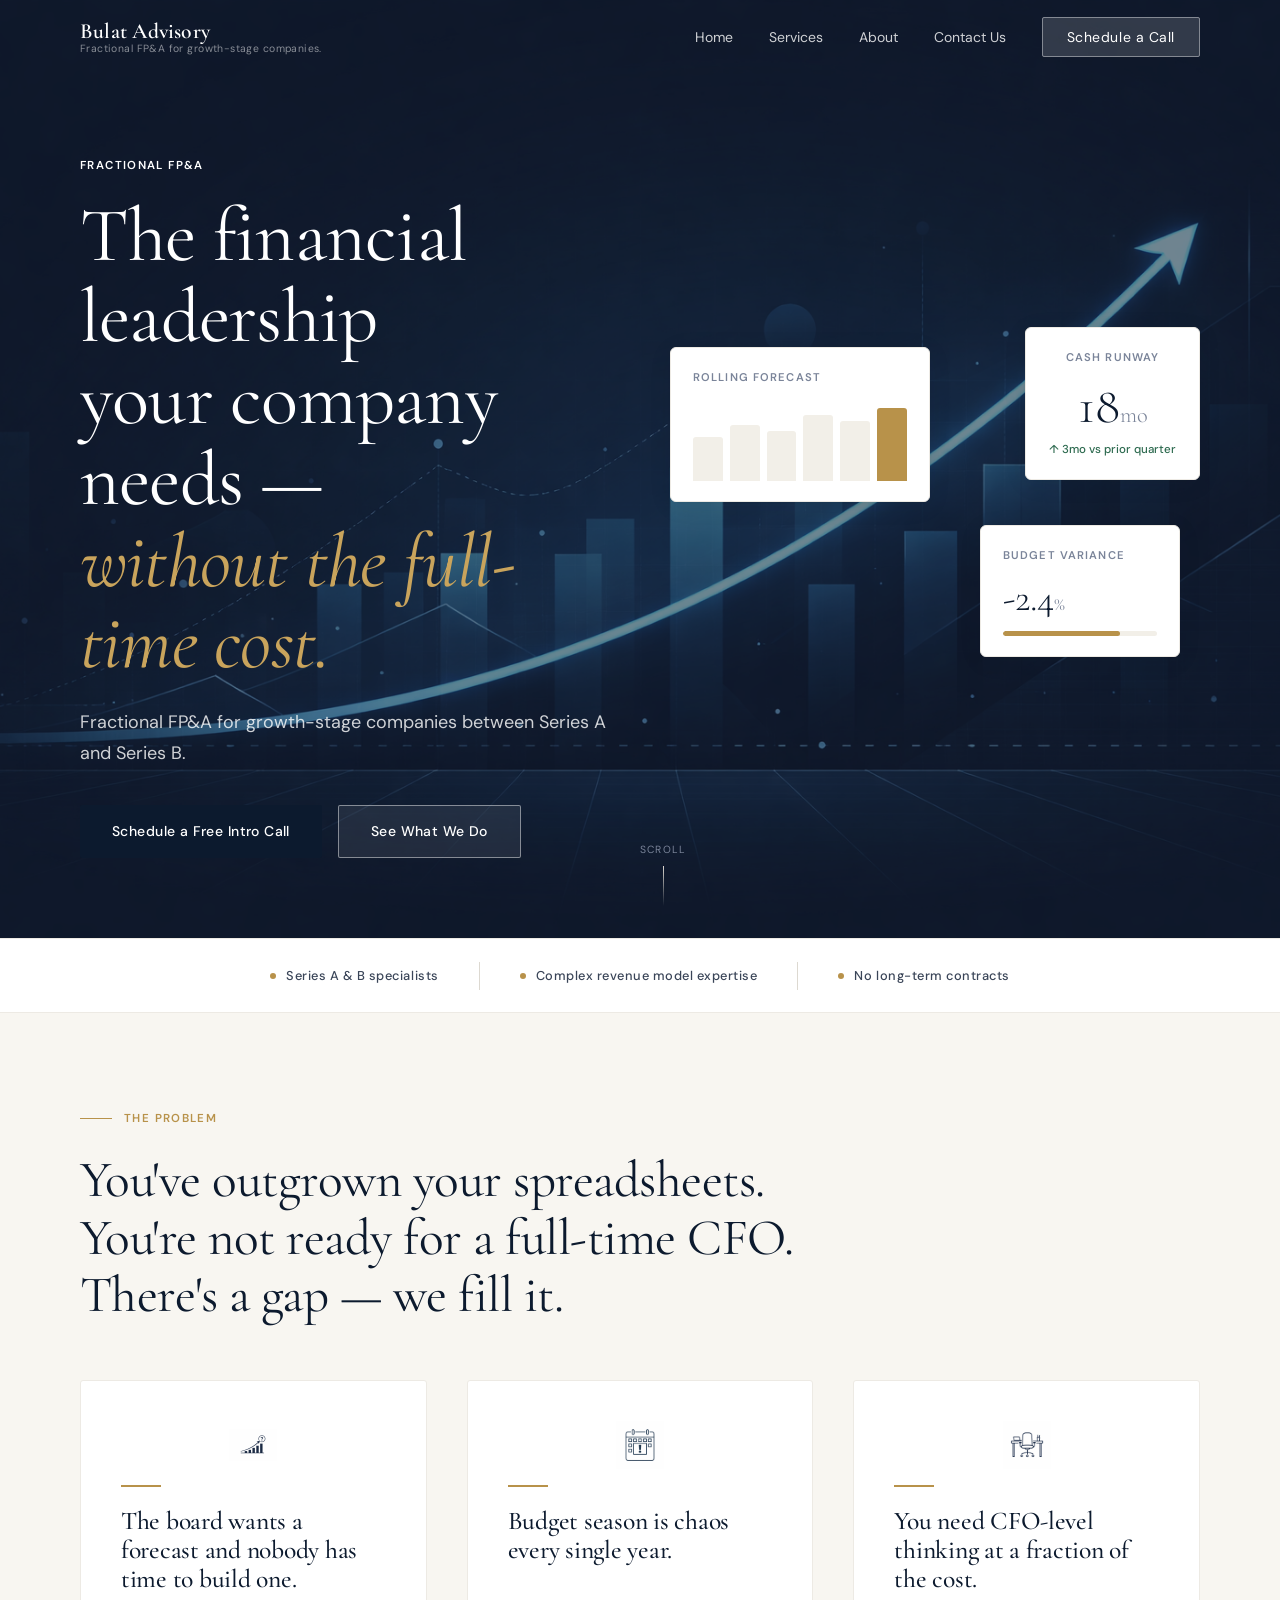
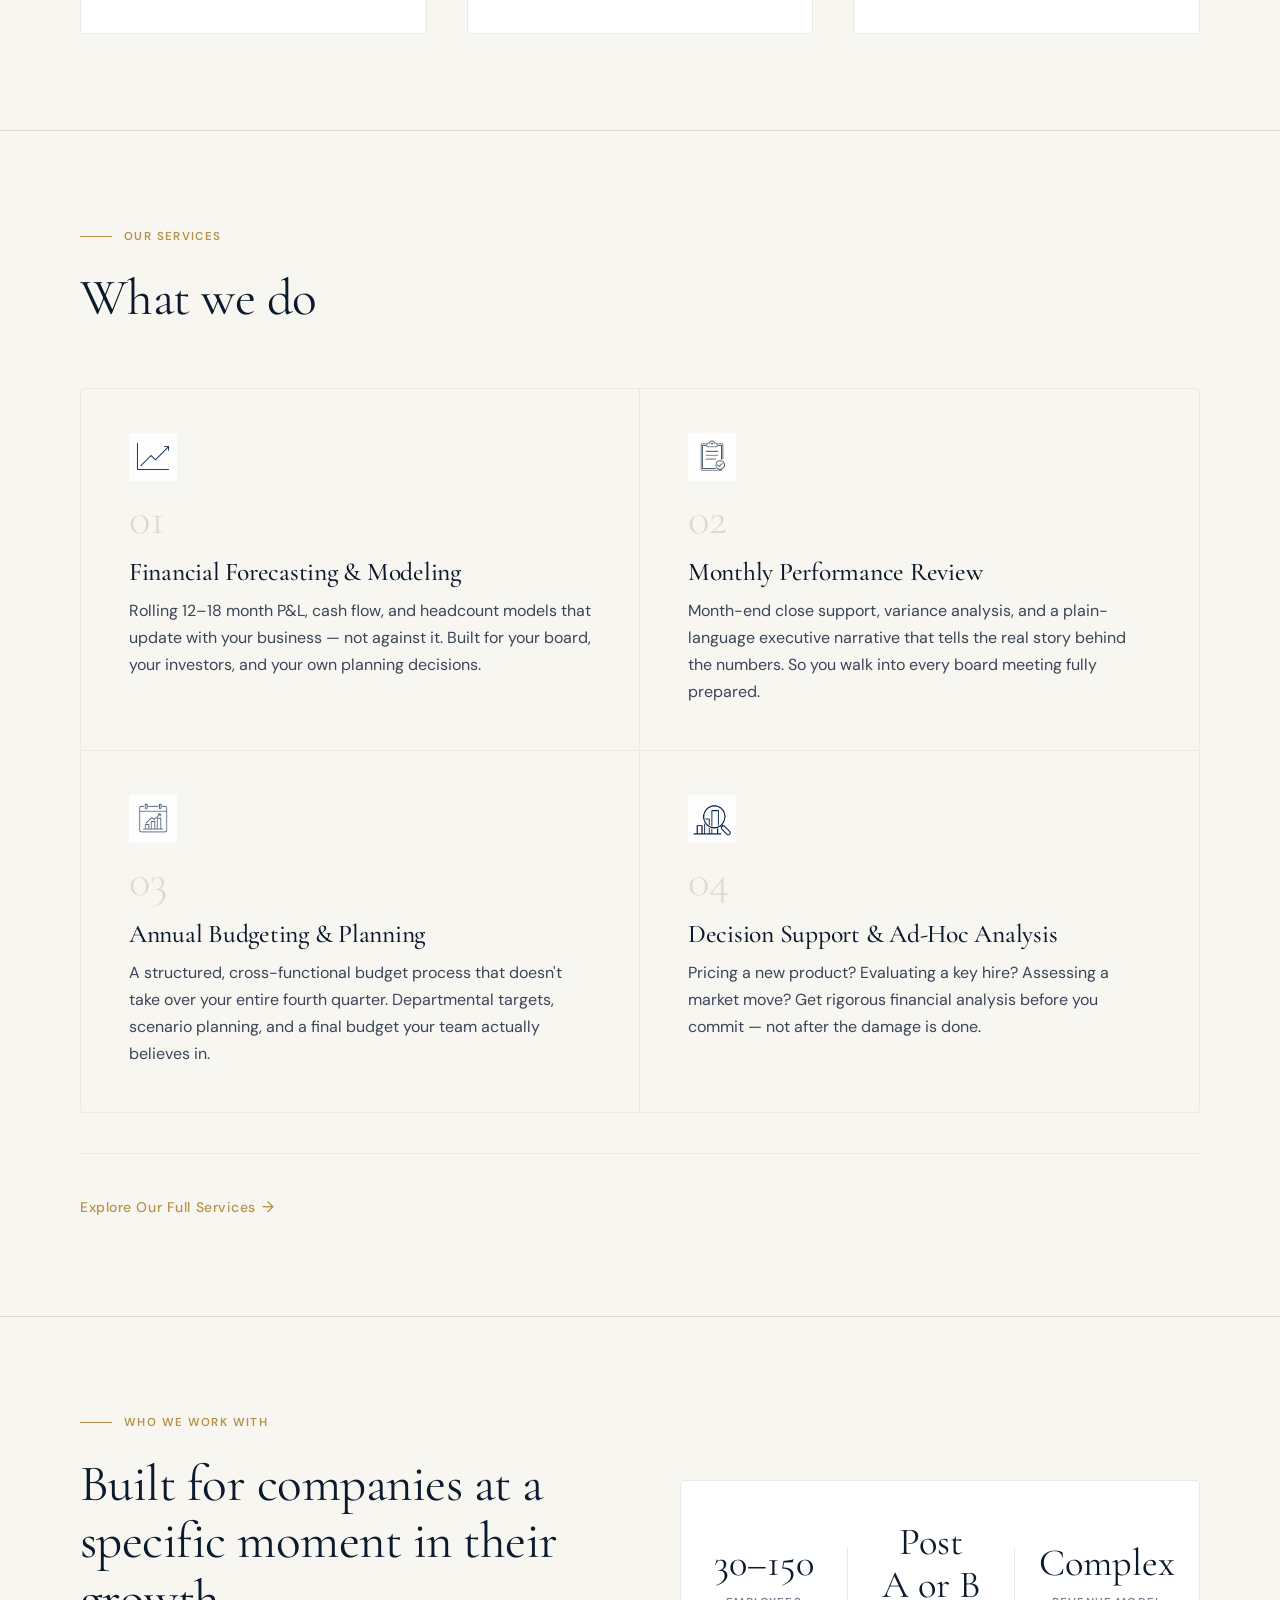
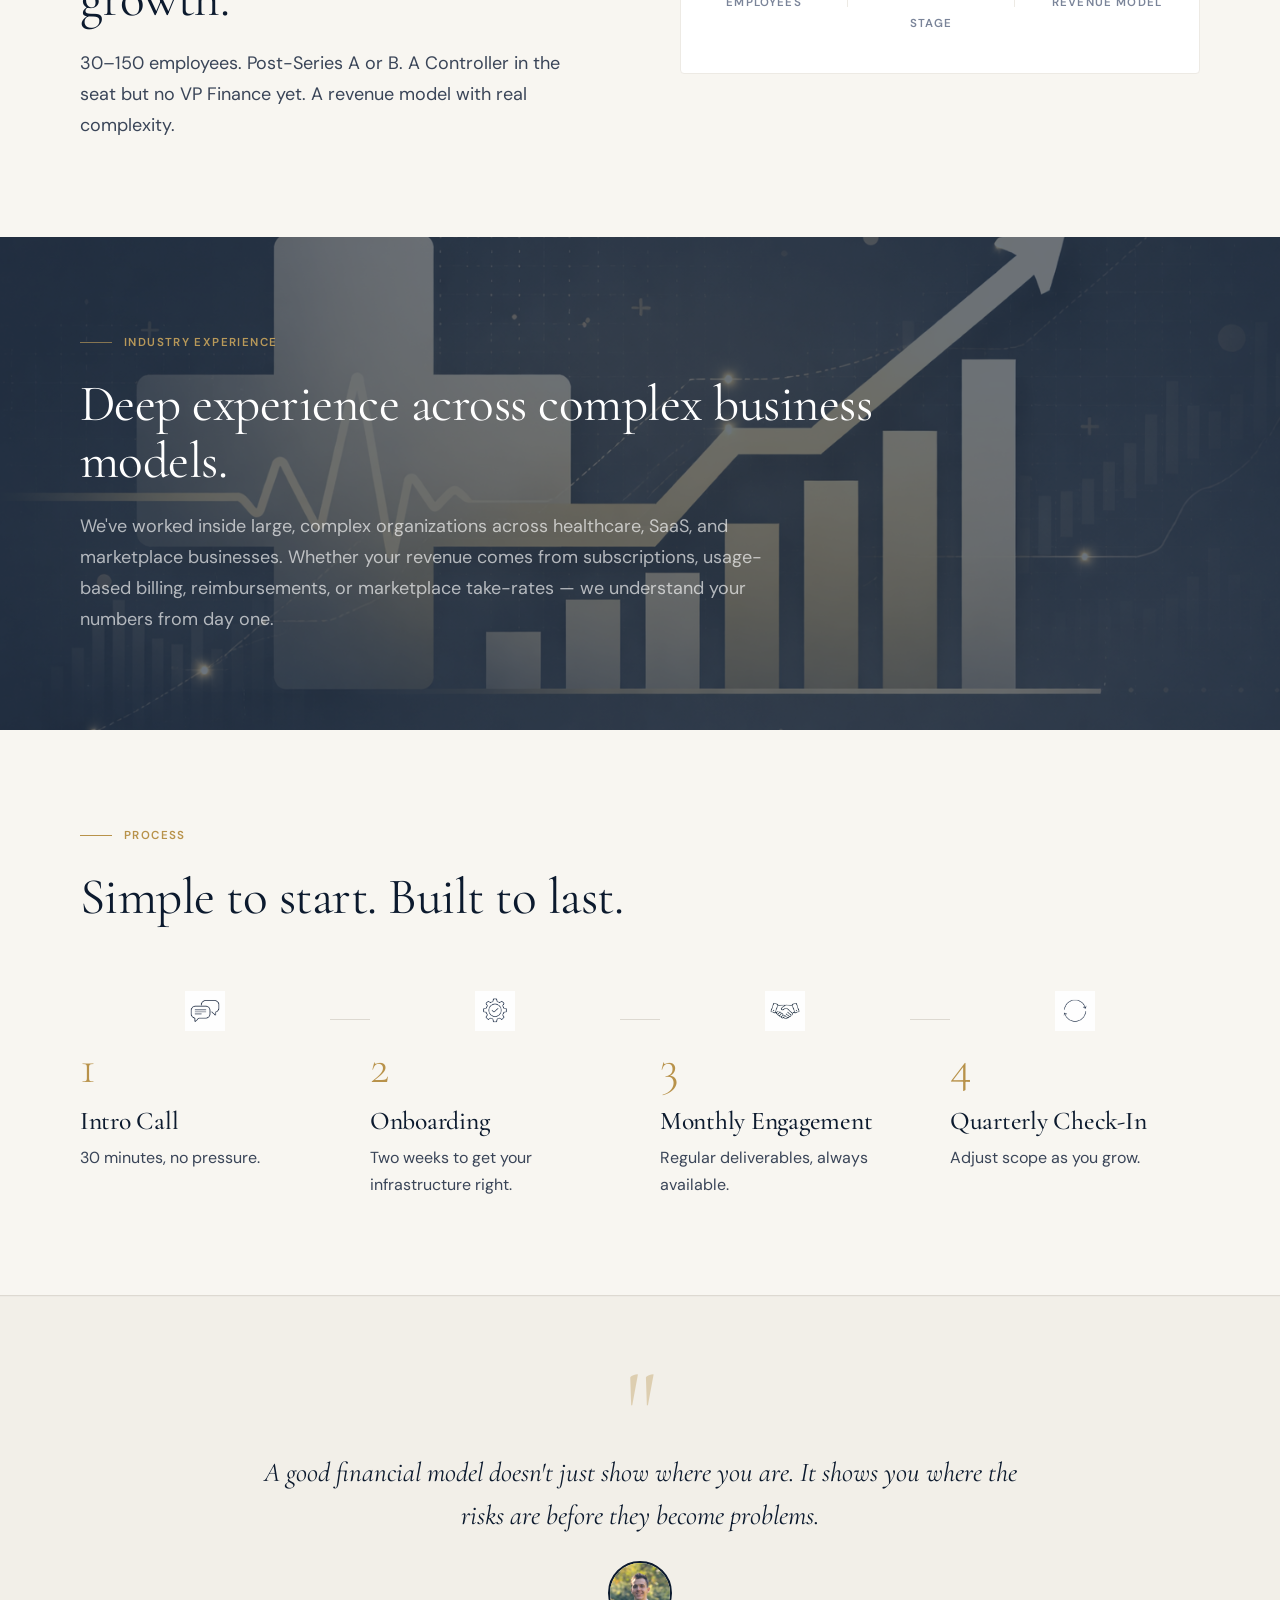
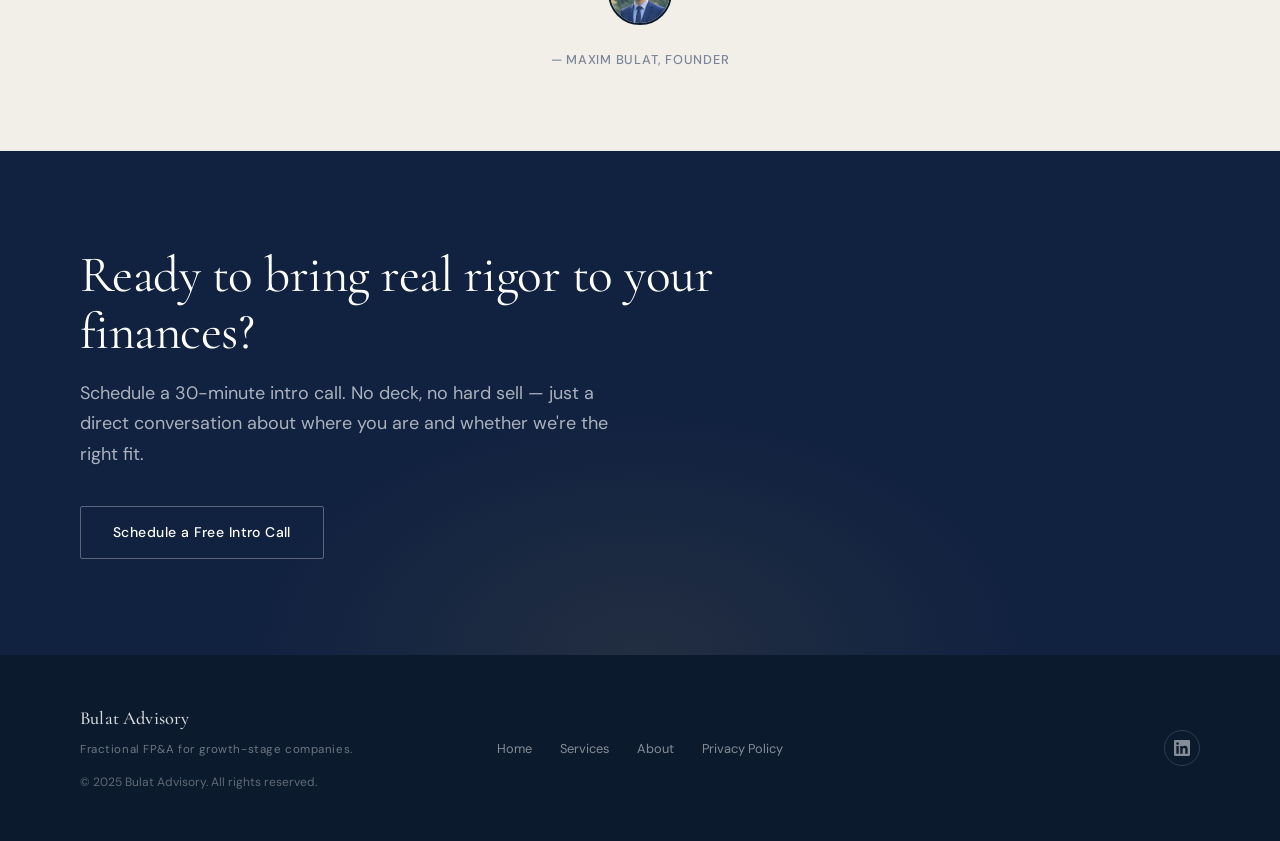
==== commit 66ac73b3: "Enable clean URLs via Vercel config Add vercel.json with cleanUrls and trailingSlash settings. Updat" ====
--- a/index.html
+++ b/index.html
@@ -13,16 +13,16 @@
 <!-- ── Navigation ──────────────────────────────────────────── -->
 <nav class="nav nav-hero" role="navigation" aria-label="Main navigation">
   <div class="nav-inner">
-    <a href="index.html" class="nav-logo" aria-label="Bulat Advisory home">
+    <a href="/" class="nav-logo" aria-label="Bulat Advisory home">
       <span class="nav-logo-name">Bulat Advisory</span>
       <span class="nav-logo-tag">Fractional FP&amp;A for growth-stage companies.</span>
     </a>
     <ul class="nav-links" role="list">
-      <li><a href="index.html">Home</a></li>
-      <li><a href="services.html">Services</a></li>
-      <li><a href="about.html">About</a></li>
-      <li><a href="contact.html">Contact Us</a></li>
-      <li><a href="contact.html" class="nav-cta">Schedule a Call</a></li>
+      <li><a href="/">Home</a></li>
+      <li><a href="/services">Services</a></li>
+      <li><a href="/about">About</a></li>
+      <li><a href="/contact">Contact Us</a></li>
+      <li><a href="/contact" class="nav-cta">Schedule a Call</a></li>
     </ul>
     <button class="nav-toggle" aria-label="Toggle navigation" aria-expanded="false">
       <span></span><span></span><span></span>
@@ -45,8 +45,8 @@
         Fractional FP&amp;A for growth-stage companies between Series A and Series B.
       </p>
       <div class="hero-actions">
-        <a href="contact.html" class="btn btn-primary">Schedule a Free Intro Call</a>
-        <a href="services.html" class="btn btn-secondary">See What We Do</a>
+        <a href="/contact" class="btn btn-primary">Schedule a Free Intro Call</a>
+        <a href="/services" class="btn btn-secondary">See What We Do</a>
       </div>
     </div>
     <div class="hero-visual" aria-hidden="true">
@@ -170,7 +170,7 @@
       </div>
     </div>
     <div class="services-cta reveal">
-      <a href="services.html" class="btn-ghost">Explore Our Full Services <span class="arrow">→</span></a>
+      <a href="/services" class="btn-ghost">Explore Our Full Services <span class="arrow">→</span></a>
     </div>
   </div>
 </section>
@@ -303,7 +303,7 @@
         Schedule a 30-minute intro call. No deck, no hard sell — just a direct conversation about where you are and whether we're the right fit.
       </p>
       <div style="margin-top:36px">
-        <a href="contact.html" class="btn btn-outline-white">Schedule a Free Intro Call</a>
+        <a href="/contact" class="btn btn-outline-white">Schedule a Free Intro Call</a>
       </div>
     </div>
   </div>
@@ -318,10 +318,10 @@
       <div class="footer-copy">&copy; 2025 Bulat Advisory. All rights reserved.</div>
     </div>
     <ul class="footer-links" role="list">
-      <li><a href="index.html">Home</a></li>
-      <li><a href="services.html">Services</a></li>
-      <li><a href="about.html">About</a></li>
-      <li><a href="privacy.html">Privacy Policy</a></li>
+      <li><a href="/">Home</a></li>
+      <li><a href="/services">Services</a></li>
+      <li><a href="/about">About</a></li>
+      <li><a href="/privacy">Privacy Policy</a></li>
     </ul>
     <div class="footer-right">
       <a href="https://www.linkedin.com/in/maxim-bulat/" class="footer-social" target="_blank" rel="noopener noreferrer" aria-label="LinkedIn">
